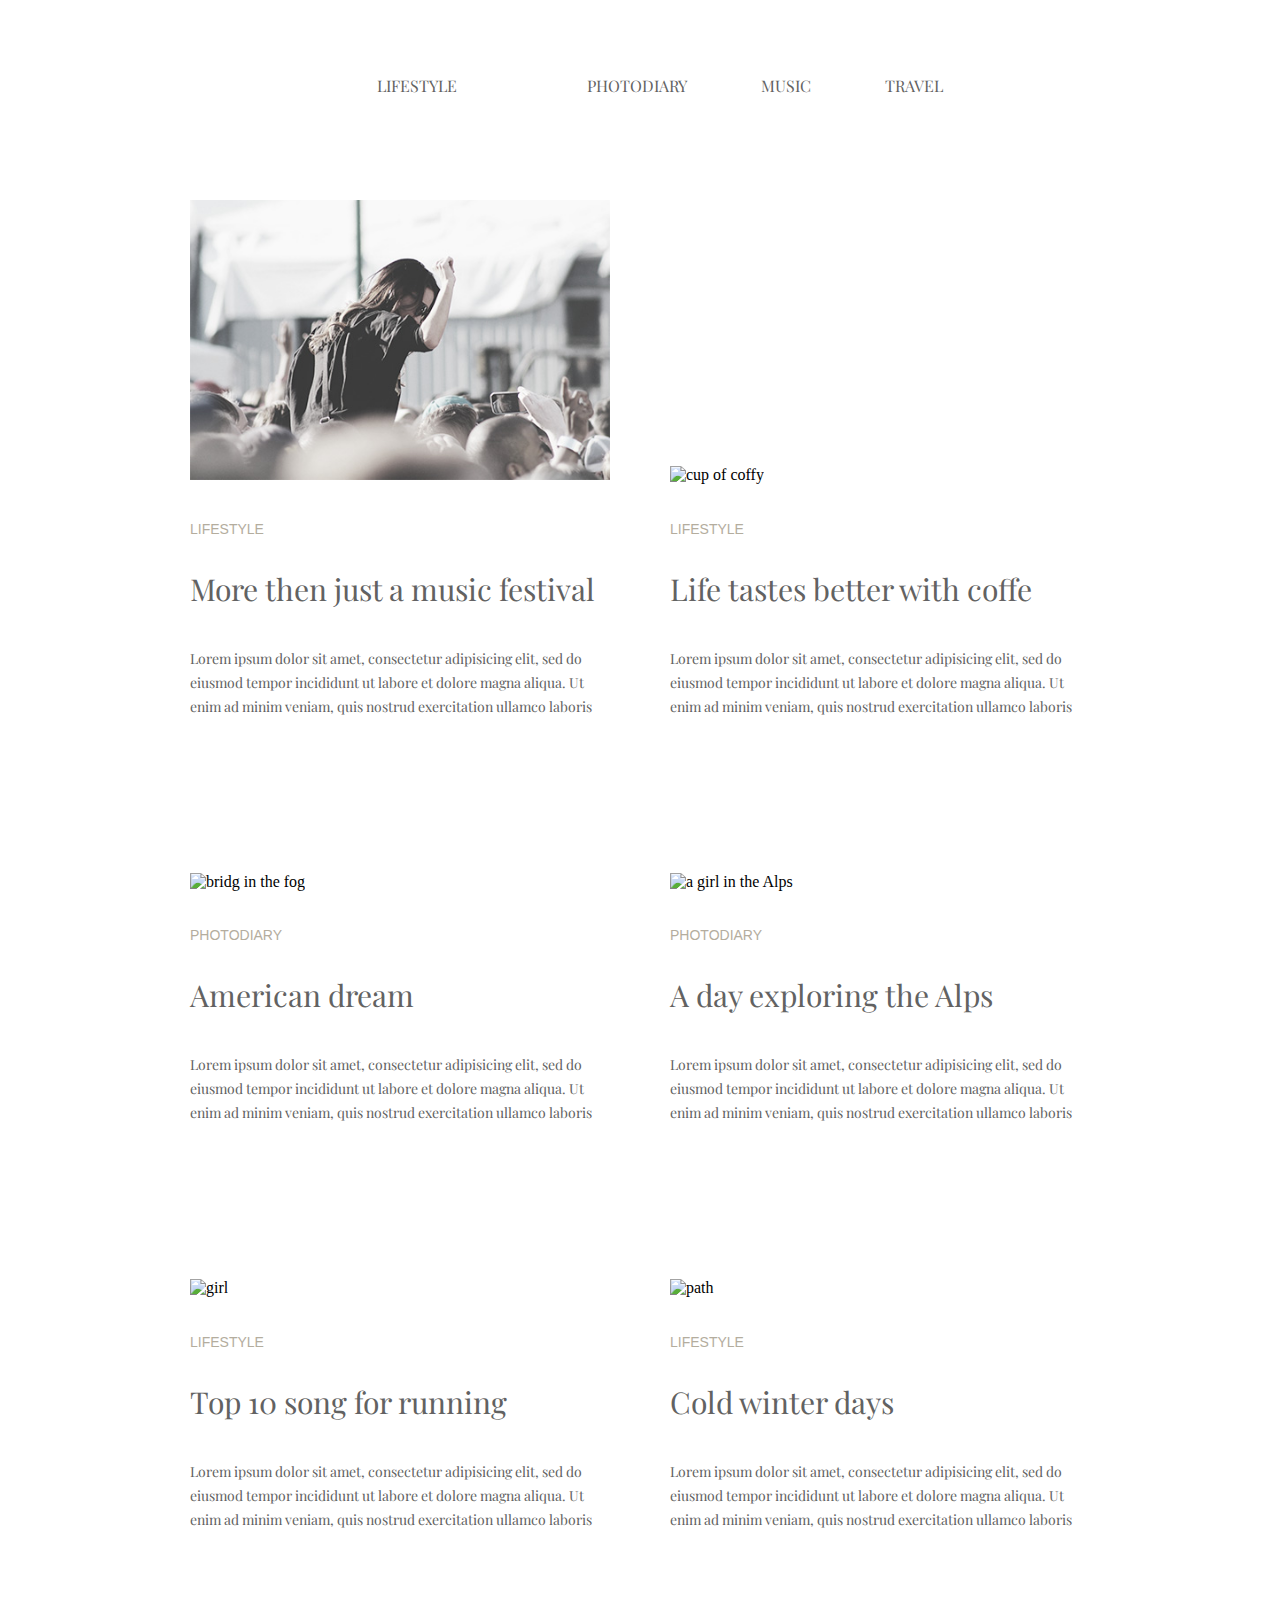
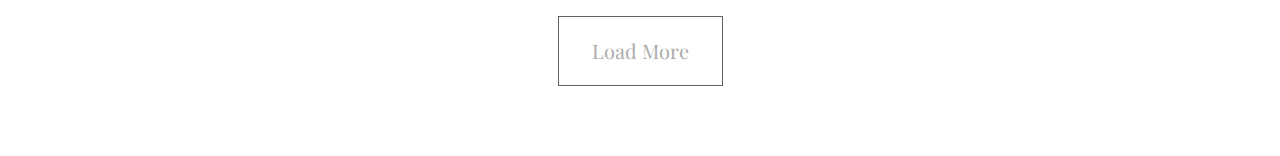
==== hw-03/index.html @ 76cee611 "Home work 3" ====
<!DOCTYPE html>
<html lang="zxx">
<head>
    <meta charset="UTF-8">
    <meta name="viewport" content="width=device-width, initial-scale=1.0">
    <meta http-equiv="X-UA-Compatible" content="ie=edge">
    <title>Home-work#3</title>
    <link rel="stylesheet" href="normalize.css">
    <link href="https://fonts.googleapis.com/css?family=Playfair+Display:400,700/Ubuntu:300,400,700" rel="stylesheet">
    <link rel="stylesheet" href="style.css">
</head>
<body>
    <header>
        <nav class="mainnav">
            <ul>
                <li> <a href="#" class="first">lifestyle</a></li>
                <li> <a href="#" class="second">photodiary</a></li>
                <li> <a href="#" class="third">music</a></li>
                <li> <a href="#" class="fourth">travel</a></li>
            </ul>
        </nav>
    </header>
        <main>
            <article class="">
                <img src="Img/01.jpg" alt="happy girl" width="420" height="280">
                <p class="category">lifestyle</p>
                <h2>More then just a music festival</h2>
                <p>Lorem ipsum dolor sit amet, consectetur adipisicing elit, sed do eiusmod tempor incididunt ut labore et dolore magna aliqua. Ut enim ad minim veniam, quis nostrud exercitation ullamco laboris</p>
            </article>
            <article class="second">
                <img src="img/02.jpg" alt="cup of coffy" width="420" height="280">
                <p class="category">lifestyle</p>
                <h2>Life tastes better with coffe</h2>
                <p>Lorem ipsum dolor sit amet, consectetur adipisicing elit, sed do eiusmod tempor incididunt ut labore et dolore magna aliqua. Ut enim ad minim veniam, quis nostrud exercitation ullamco laboris</p>            
            </article>
            <article class="foto">
                <img src="img/03.jpg" alt="bridg in the fog" width="420" height="280">
                <p class="category">photodiary</p>
                <h2>American dream</h2>
                <p>Lorem ipsum dolor sit amet, consectetur adipisicing elit, sed do eiusmod tempor incididunt ut labore et dolore magna aliqua. Ut enim ad minim veniam, quis nostrud exercitation ullamco laboris</p>              
            </article>
            <article class="second foto">
                <img src="img/04.jpg" alt="a girl in the Alps" width="420" height="280">
                <p class="category">photodiary</p>
                <h2>A day exploring the Alps</h2>
                <p>Lorem ipsum dolor sit amet, consectetur adipisicing elit, sed do eiusmod tempor incididunt ut labore et dolore magna aliqua. Ut enim ad minim veniam, quis nostrud exercitation ullamco laboris</p>            
            </article>
            <article class="foto">
                <img src="img/05.jpg" alt="girl" width="420" height="280">
                <p class="category">lifestyle</p>
                <h2>Top 10 song for running</h2>
                <p>Lorem ipsum dolor sit amet, consectetur adipisicing elit, sed do eiusmod tempor incididunt ut labore et dolore magna aliqua. Ut enim ad minim veniam, quis nostrud exercitation ullamco laboris</p>            
            </article>
            <article class="second foto">
                <img src="img/06.jpg" alt="path" width="420" height="280">
                <p class="category">lifestyle</p>
                <h2>Cold winter days</h2>
                <p>Lorem ipsum dolor sit amet, consectetur adipisicing elit, sed do eiusmod tempor incididunt ut labore et dolore magna aliqua. Ut enim ad minim veniam, quis nostrud exercitation ullamco laboris</p>           
            </article>
        <footer class="page-footer">
            <div>
                 <button>Load More</button>
            </div>
        </footer>
        </main>  
</body>
</html>
---- hw-03/style.css ----
main, header {
    margin: 0 auto;
    width: 901px;
    text-align: center;
}

.mainnav {
    margin-top: 77px;
}

main {
    margin-top: 104px;
}

article {
    width: 420px;  
    display: inline-block;
    text-align: left; 
}

.second {
    margin-left: 56px;
}

.mainnav ul li {
    list-style: none;
    display: inline-block;
    padding: 0 35px;
    font-family: 'Playfair Display', serif;
    text-transform: uppercase;    
}

.mainnav ul li a {
    color: #626262;
    text-decoration: none;
}

.mainnav ul li a:hower {
    color: #7fd9c7;
}

.mainnav ul li a:active {
    color: red ;
}

.category {
    margin-top: 32px;
    font-family: 'Ubuntu', sans-serif;
    font-weight: 300;
    text-transform: uppercase;
    color: #b4ad9e;
}

.foto img {
    margin-top: 140px;
}

h2 {
    margin-top: 30px;
    font-size: 30px;
    line-height: 36px;
    font-family: 'Playfair Display', serif;
    color: #626262;
    font-weight: 400;
}

article p {
    margin-top: 40px;
    font-family: 'Playfair Display', serif;
    color: #626262;
    font-size: 14px;
    line-height: 24px;
    font-weight: 300;
}

button {
    margin-top: 57px; 
    margin: 70px;
    border:1px solid #626262;
    padding: 22px 33px;
    font-size: 20px;
    line-height: 24px;
    color: #acacac;
    font-family: 'Playfair Display', serif;
    background: white;
}
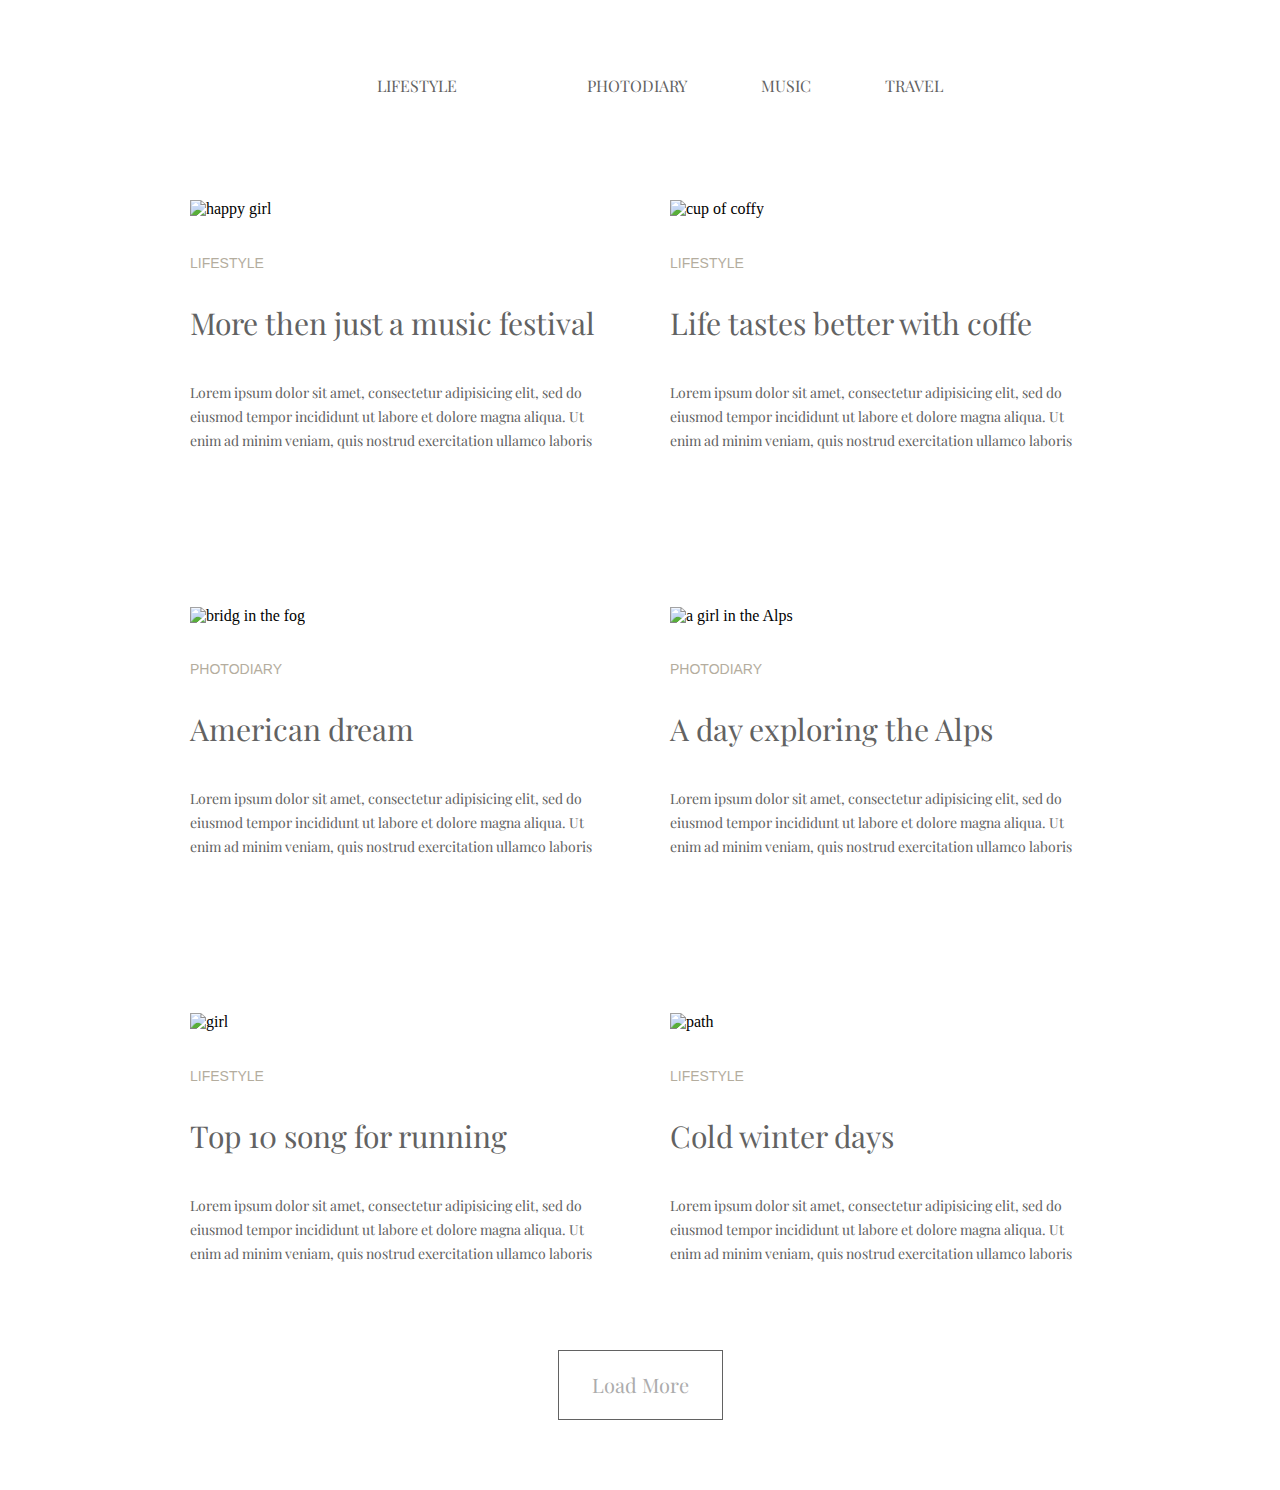
==== commit e8f10e83: "img main-nav footer" ====
--- a/hw-03/index.html
+++ b/hw-03/index.html
@@ -1,17 +1,17 @@
 <!DOCTYPE html>
-<html lang="zxx">
+<html lang="en">
 <head>
     <meta charset="UTF-8">
     <meta name="viewport" content="width=device-width, initial-scale=1.0">
     <meta http-equiv="X-UA-Compatible" content="ie=edge">
     <title>Home-work#3</title>
-    <link rel="stylesheet" href="normalize.css">
+    <link rel="stylesheet" href="css/normalize.css">
     <link href="https://fonts.googleapis.com/css?family=Playfair+Display:400,700/Ubuntu:300,400,700" rel="stylesheet">
-    <link rel="stylesheet" href="style.css">
+    <link rel="stylesheet" href="css/style.css">
 </head>
 <body>
     <header>
-        <nav class="mainnav">
+        <nav class="main-nav">
             <ul>
                 <li> <a href="#" class="first">lifestyle</a></li>
                 <li> <a href="#" class="second">photodiary</a></li>
@@ -22,7 +22,7 @@
     </header>
         <main>
             <article class="">
-                <img src="Img/01.jpg" alt="happy girl" width="420" height="280">
+                <img src="img/01.jpg" alt="happy girl" width="420" height="280">
                 <p class="category">lifestyle</p>
                 <h2>More then just a music festival</h2>
                 <p>Lorem ipsum dolor sit amet, consectetur adipisicing elit, sed do eiusmod tempor incididunt ut labore et dolore magna aliqua. Ut enim ad minim veniam, quis nostrud exercitation ullamco laboris</p>
@@ -57,11 +57,7 @@
                 <h2>Cold winter days</h2>
                 <p>Lorem ipsum dolor sit amet, consectetur adipisicing elit, sed do eiusmod tempor incididunt ut labore et dolore magna aliqua. Ut enim ad minim veniam, quis nostrud exercitation ullamco laboris</p>           
             </article>
-        <footer class="page-footer">
-            <div>
-                 <button>Load More</button>
-            </div>
-        </footer>
+         <button>Load More</button>
         </main>  
 </body>
 </html>
--- a/hw-03/css/style.css
+++ b/hw-03/css/style.css
@@ -0,0 +1,86 @@
+main, header {
+    margin: 0 auto;
+    width: 901px;
+    text-align: center;
+}
+
+.main-nav {
+    margin-top: 77px;
+}
+
+main {
+    margin-top: 104px;
+}
+
+article {
+    width: 420px;  
+    display: inline-block;
+    text-align: left; 
+}
+
+.second {
+    margin-left: 56px;
+}
+
+.main-nav ul li {
+    list-style: none;
+    display: inline-block;
+    padding: 0 35px;
+    font-family: 'Playfair Display', serif;
+    text-transform: uppercase;    
+}
+
+.main-nav ul li a {
+    color: #626262;
+    text-decoration: none;
+}
+
+.main-nav ul li a:hower {
+    color: #7fd9c7;
+}
+
+.main-nav ul li a:active {
+    color: red ;
+}
+
+.category {
+    margin-top: 32px;
+    font-family: 'Ubuntu', sans-serif;
+    font-weight: 300;
+    text-transform: uppercase;
+    color: #b4ad9e;
+}
+
+.foto img {
+    margin-top: 140px;
+}
+
+h2 {
+    margin-top: 30px;
+    font-size: 30px;
+    line-height: 36px;
+    font-family: 'Playfair Display', serif;
+    color: #626262;
+    font-weight: 400;
+}
+
+article p {
+    margin-top: 40px;
+    font-family: 'Playfair Display', serif;
+    color: #626262;
+    font-size: 14px;
+    line-height: 24px;
+    font-weight: 300;
+}
+
+button {
+    margin-top: 57px; 
+    margin: 70px;
+    border:1px solid #626262;
+    padding: 22px 33px;
+    font-size: 20px;
+    line-height: 24px;
+    color: #acacac;
+    font-family: 'Playfair Display', serif;
+    background: white;
+}